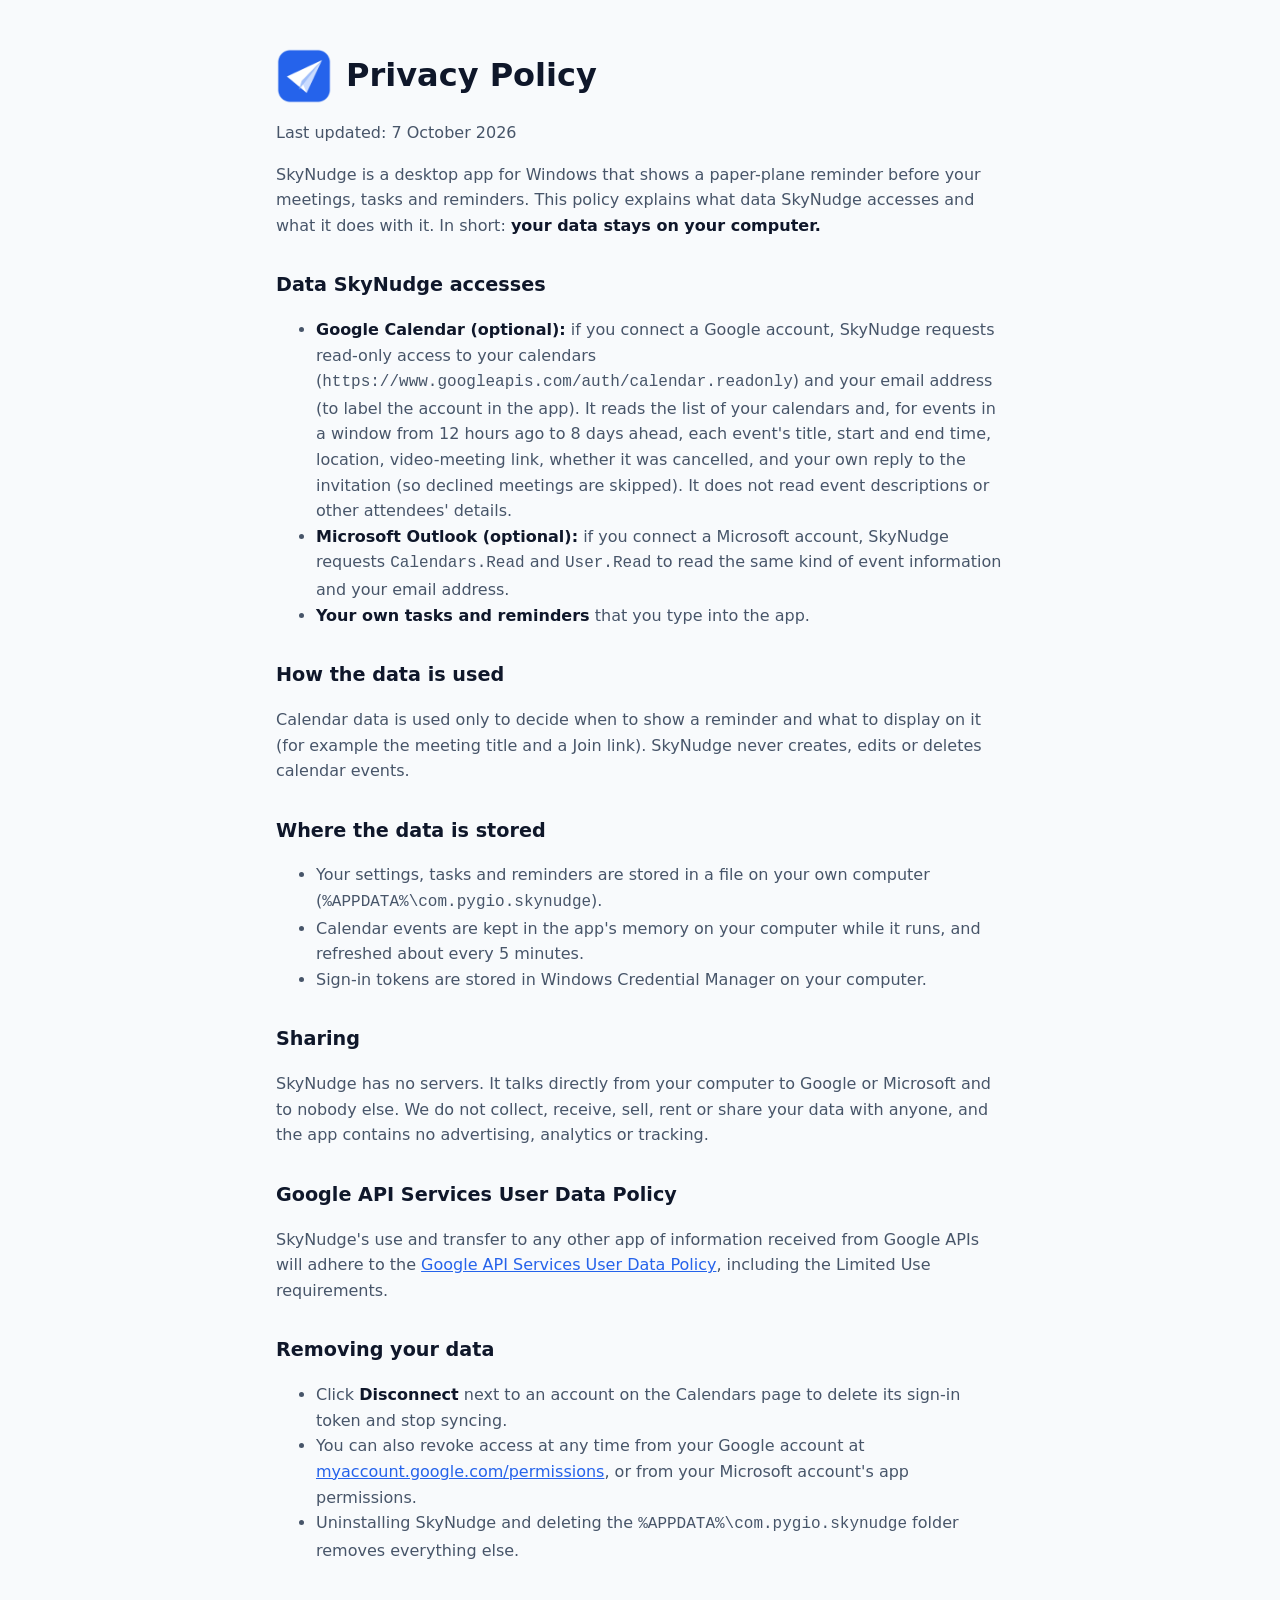
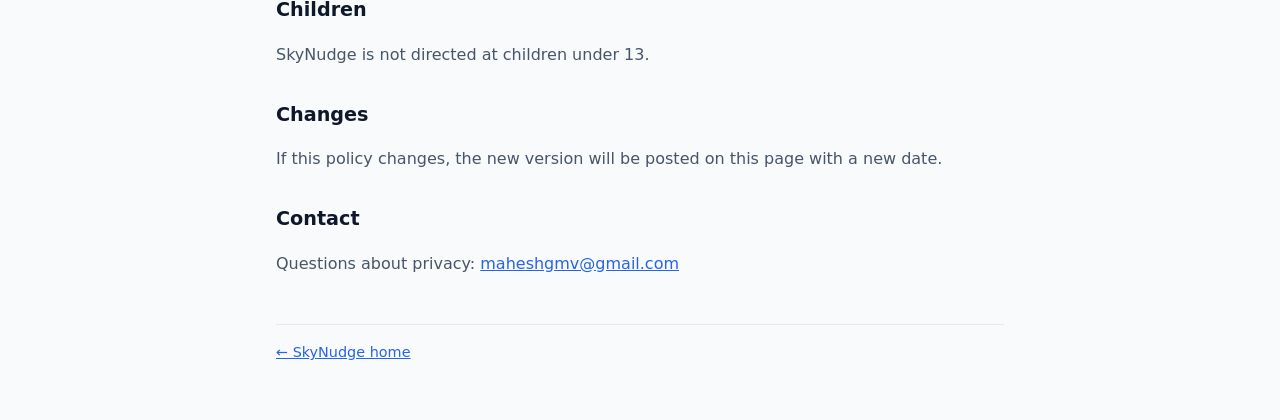
==== privacy.html @ dfd05ce0 "SkyNudge home page and privacy policy" ====
<!doctype html>
<html lang="en">
<head>
  <meta charset="utf-8">
  <meta name="viewport" content="width=device-width, initial-scale=1">
  <title>SkyNudge Privacy Policy</title>
  <link rel="icon" href="app-icon.png">
  <link rel="stylesheet" href="style.css">
</head>
<body>
<main>
  <header>
    <img src="app-icon.png" alt="SkyNudge logo">
    <h1>Privacy Policy</h1>
  </header>
  <p>Last updated: 7 October 2026</p>
  <p>SkyNudge is a desktop app for Windows that shows a paper-plane reminder before your meetings, tasks and reminders. This policy explains what data SkyNudge accesses and what it does with it. In short: <strong>your data stays on your computer.</strong></p>

  <h2>Data SkyNudge accesses</h2>
  <ul>
    <li><strong>Google Calendar (optional):</strong> if you connect a Google account, SkyNudge requests read-only access to your calendars (<code>https://www.googleapis.com/auth/calendar.readonly</code>) and your email address (to label the account in the app). It reads the list of your calendars and, for events in a window from 12 hours ago to 8 days ahead, each event's title, start and end time, location, video-meeting link, whether it was cancelled, and your own reply to the invitation (so declined meetings are skipped). It does not read event descriptions or other attendees' details.</li>
    <li><strong>Microsoft Outlook (optional):</strong> if you connect a Microsoft account, SkyNudge requests <code>Calendars.Read</code> and <code>User.Read</code> to read the same kind of event information and your email address.</li>
    <li><strong>Your own tasks and reminders</strong> that you type into the app.</li>
  </ul>

  <h2>How the data is used</h2>
  <p>Calendar data is used only to decide when to show a reminder and what to display on it (for example the meeting title and a Join link). SkyNudge never creates, edits or deletes calendar events.</p>

  <h2>Where the data is stored</h2>
  <ul>
    <li>Your settings, tasks and reminders are stored in a file on your own computer (<code>%APPDATA%\com.pygio.skynudge</code>).</li>
    <li>Calendar events are kept in the app's memory on your computer while it runs, and refreshed about every 5 minutes.</li>
    <li>Sign-in tokens are stored in Windows Credential Manager on your computer.</li>
  </ul>

  <h2>Sharing</h2>
  <p>SkyNudge has no servers. It talks directly from your computer to Google or Microsoft and to nobody else. We do not collect, receive, sell, rent or share your data with anyone, and the app contains no advertising, analytics or tracking.</p>

  <h2>Google API Services User Data Policy</h2>
  <p>SkyNudge's use and transfer to any other app of information received from Google APIs will adhere to the <a href="https://developers.google.com/terms/api-services-user-data-policy">Google API Services User Data Policy</a>, including the Limited Use requirements.</p>

  <h2>Removing your data</h2>
  <ul>
    <li>Click <strong>Disconnect</strong> next to an account on the Calendars page to delete its sign-in token and stop syncing.</li>
    <li>You can also revoke access at any time from your Google account at <a href="https://myaccount.google.com/permissions">myaccount.google.com/permissions</a>, or from your Microsoft account's app permissions.</li>
    <li>Uninstalling SkyNudge and deleting the <code>%APPDATA%\com.pygio.skynudge</code> folder removes everything else.</li>
  </ul>

  <h2>Children</h2>
  <p>SkyNudge is not directed at children under 13.</p>

  <h2>Changes</h2>
  <p>If this policy changes, the new version will be posted on this page with a new date.</p>

  <h2>Contact</h2>
  <p>Questions about privacy: <a href="mailto:maheshgmv@gmail.com">maheshgmv@gmail.com</a></p>

  <footer><a href="index.html">← SkyNudge home</a></footer>
</main>
</body>
</html>
---- style.css ----
:root {
  --bg: #f8fafc;
  --card: #ffffff;
  --text: #0f172a;
  --muted: #475569;
  --accent: #2563eb;
  --border: #e2e8f0;
}
@media (prefers-color-scheme: dark) {
  :root {
    --bg: #0f172a;
    --card: #1e293b;
    --text: #e2e8f0;
    --muted: #94a3b8;
    --accent: #60a5fa;
    --border: #334155;
  }
}
* { box-sizing: border-box; }
body {
  margin: 0;
  background: var(--bg);
  color: var(--text);
  font: 16px/1.6 "Segoe UI", system-ui, -apple-system, sans-serif;
}
main { max-width: 760px; margin: 0 auto; padding: 48px 16px 64px; }
header { display: flex; align-items: center; gap: 14px; margin-bottom: 8px; }
header img { width: 56px; height: 56px; border-radius: 14px; }
h1 { font-size: 2rem; margin: 0; }
h2 { font-size: 1.2rem; margin-top: 2rem; }
p, li { color: var(--muted); }
strong { color: var(--text); }
a { color: var(--accent); }
.card { background: var(--card); border: 1px solid var(--border); border-radius: 14px; padding: 20px 22px; margin-top: 24px; }
.lead { font-size: 1.15rem; }
footer { margin-top: 48px; font-size: 0.9rem; color: var(--muted); border-top: 1px solid var(--border); padding-top: 16px; }
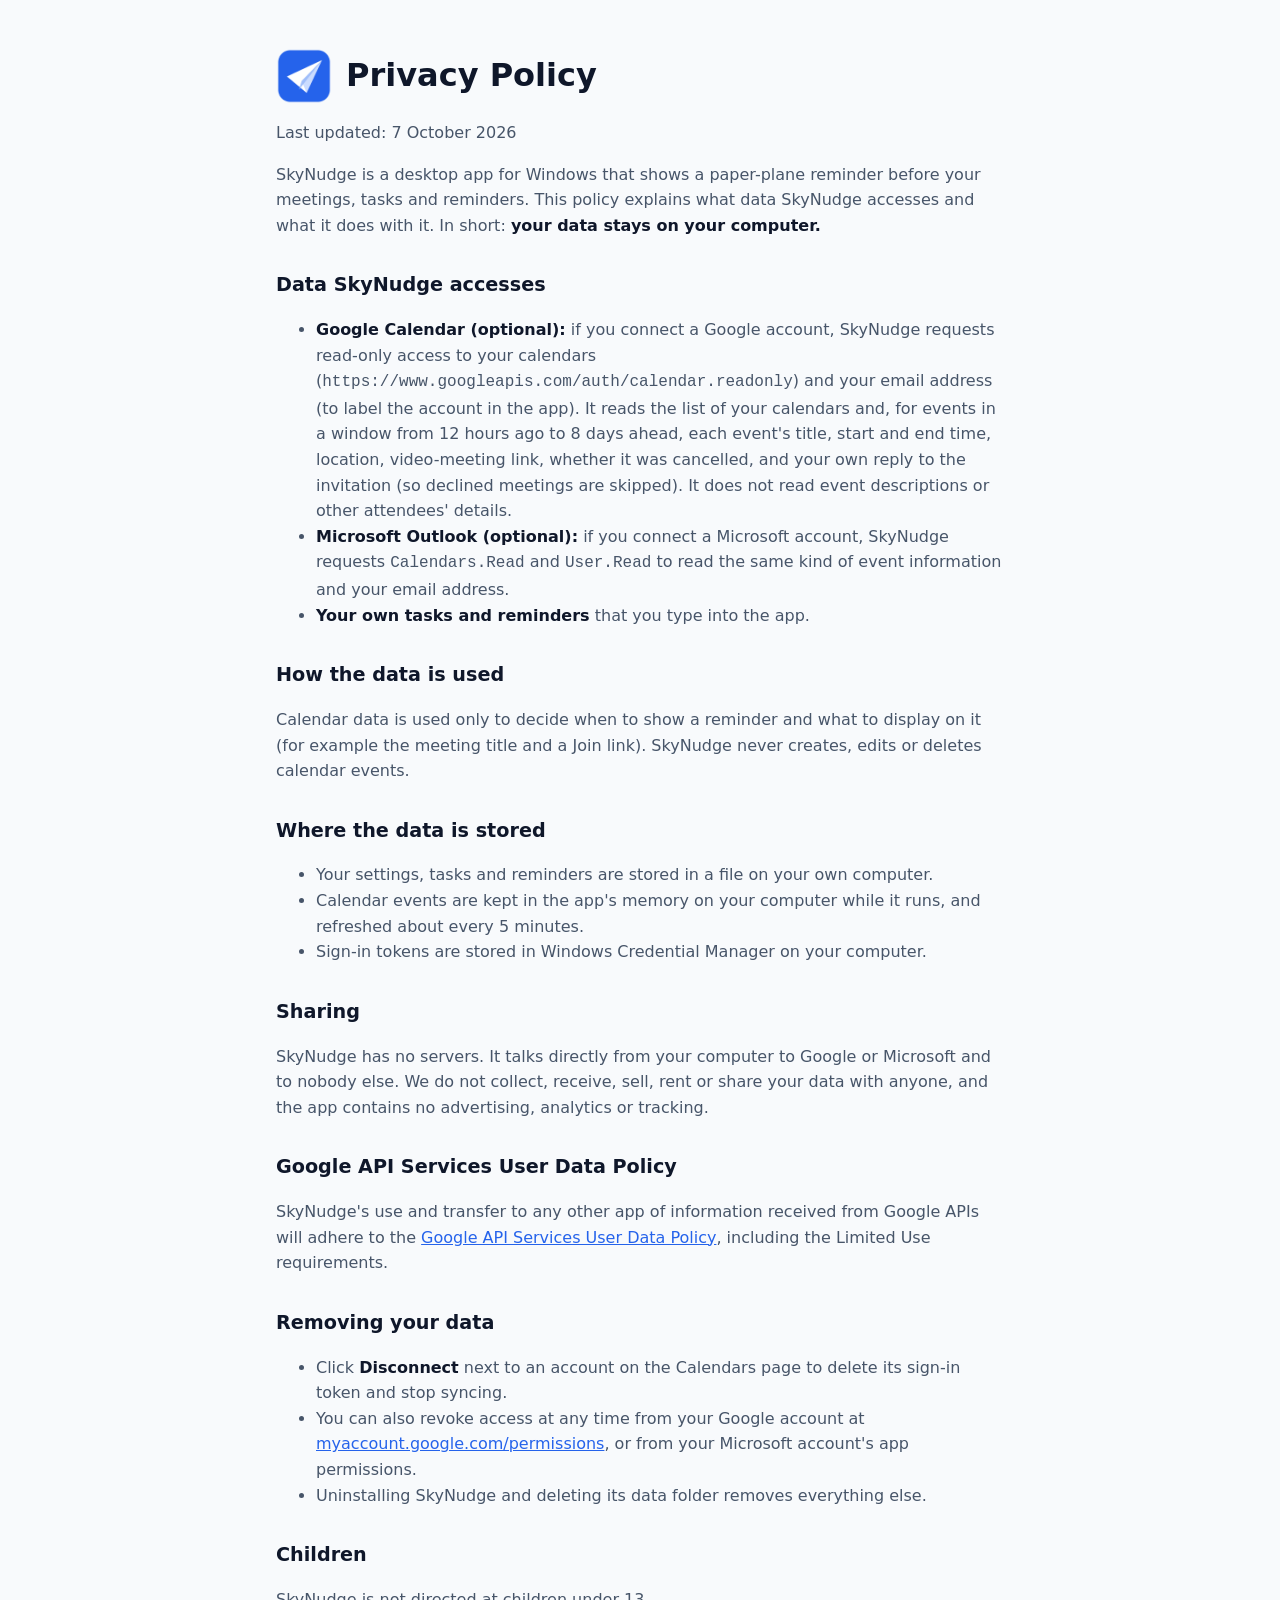
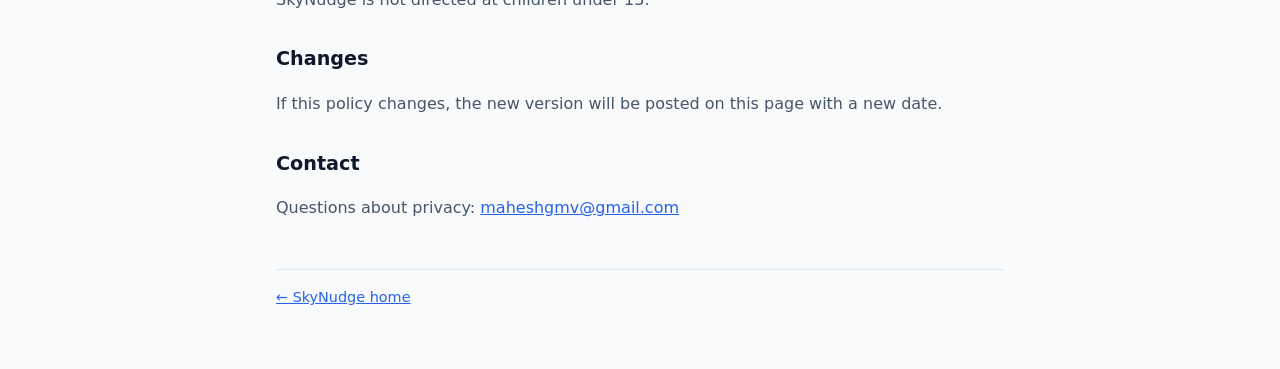
==== commit fdc8e8c8: "Privacy page: drop the data folder path" ====
--- a/privacy.html
+++ b/privacy.html
@@ -28,7 +28,7 @@
 
   <h2>Where the data is stored</h2>
   <ul>
-    <li>Your settings, tasks and reminders are stored in a file on your own computer (<code>%APPDATA%\com.pygio.skynudge</code>).</li>
+    <li>Your settings, tasks and reminders are stored in a file on your own computer.</li>
     <li>Calendar events are kept in the app's memory on your computer while it runs, and refreshed about every 5 minutes.</li>
     <li>Sign-in tokens are stored in Windows Credential Manager on your computer.</li>
   </ul>
@@ -43,7 +43,7 @@
   <ul>
     <li>Click <strong>Disconnect</strong> next to an account on the Calendars page to delete its sign-in token and stop syncing.</li>
     <li>You can also revoke access at any time from your Google account at <a href="https://myaccount.google.com/permissions">myaccount.google.com/permissions</a>, or from your Microsoft account's app permissions.</li>
-    <li>Uninstalling SkyNudge and deleting the <code>%APPDATA%\com.pygio.skynudge</code> folder removes everything else.</li>
+    <li>Uninstalling SkyNudge and deleting its data folder removes everything else.</li>
   </ul>
 
   <h2>Children</h2>
